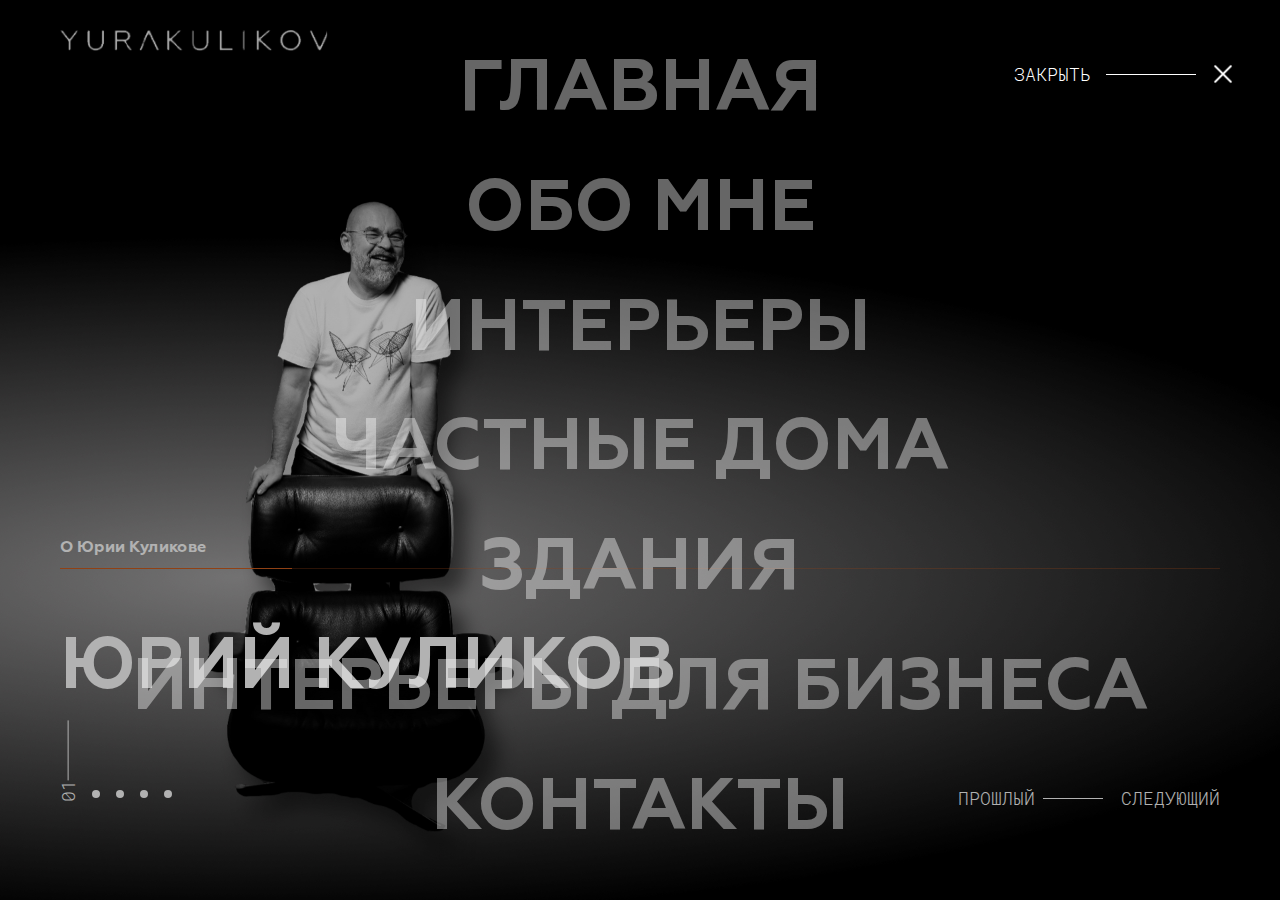
==== html/index.html @ b250531a "first commit" ====
<!DOCTYPE html>
<html>
  <body>
    <!-- head-->
    <head>
      <meta charset="UTF-8">
      <meta name="viewport" content="width=device-width, initial-scale=1.0">
      <link href="../css/style.css" type="text/css" rel="stylesheet">
      <link href="../css/response.css" type="text/css" rel="stylesheet">
      <link href="../css/owl.carousel.css" type="text/css" rel="stylesheet">
      <script src="../js/jquery-3.3.1.min.js"></script>
      <script src="../js/slider.js"></script>
      <script src="../js/jquery.mask.js"></script>
      <script src="../js/owl.carousel.js"></script>
      <script src="../js/control-style.js"></script>
      <script src="../js/common.js"></script>
    </head>
    <!-- head-->
    <!-- header-->
    <header>
      <div class="main-grid">
        <div class="logo"><a href="./index.html"><img src="../images/logo.png"></a></div>
      </div>
    </header>
    <div class="hamburger-wrap">
      <div class="hamburger"> <span>Закрыть</span><em></em><i></i></div>
    </div>
    <!-- header-->
    <div class="popup-container">
      <nav class="hamburger-menu"><a href="#">Главная</a><a href="#">ОБО МНЕ</a><a href="#">ИНТЕРЬЕРЫ</a><a href="#">ЧАСТНЫЕ ДОМА</a><a href="#">ЗДАНИЯ</a><a href="#">ИНТЕРЬЕРЫ ДЛЯ БИЗНЕСА</a><a href="#">КОНТАКТЫ</a>
      </nav>
    </div>
    <!-- header-->
    <!-- header-->
    <div class="main-area">
      <div class="slider">
        <div class="item main-grid"><img class="back-item" src="../images/img-1.jpg">
          <div class="item-content">
            <h3> <span>О Юрии Куликове</span></h3>
            <h2>ЮРИЙ КУЛИКОВ</h2>
          </div>
        </div>
        <div class="pagination"><span class="active">
            <div class="in-element"><i>01</i><em></em></div></span><span></span><span></span><span></span><span></span></div>
        <div class="arr-wrap">
          <div class="prev">ПРОШЛЫЙ</div><i></i>
          <div class="next">СЛЕДУЮЩИЙ</div>
        </div>
      </div>
    </div>
  </body>
</html>
---- css/style.css ----
/*-----fonts-----*/
@font-face {
  font-family: "regular";
  src: url("../fonts/RobotoMono-Light.ttf");
  font-weight: normal;
  font-style: normal;
}
@font-face {
  font-family: "bold";
  src: url("../fonts/Geometria-Bold.ttf");
  font-weight: normal;
  font-style: normal;
}
@font-face {
  font-family: "light";
  src: url("../fonts/Geometria-ExtraLight.ttf");
  font-weight: normal;
  font-style: normal;
}
/*-----fonts-----*/
/*-----defaul-----*/
* {
  box-sizing: border-box;
}

body,
html {
  font-family: "regular";
  color: #000000;
  font-size: 16px;
  min-width: 320px;
  min-height: 640px;
  max-width: 1920px;
  margin: 0 auto;
  padding: 0;
  position: relative;
}

.wrapper {
  position: relative;
  overflow: hidden;
}

a {
  color: inherit;
  display: inline-block;
}
.ln,
.ln li {
  padding: 0;
  margin: 0;
  list-style: none;
}

.custom-disk li {
  padding-left: 15px;
  position: relative;
}
.custom-disk li:before {
  content: "";
  width: 4px;
  height: 4px;
  left: 0;
  top: 8px;
  position: absolute;
  display: block;
  z-index: auto;
  background: #000000;
  border-radius: 100%;
}

.vertical-align {
  display: flex;
  align-items: center;
  justify-content: center;
}

.img-cover {
  position: relative;
}

.img-cover img {
  left: 0;
  top: 0;
  width: 100%;
  height: 100%;
  object-fit: cover;
  position: absolute;
}

h1,
h2,
h3,
h4,
h5,
h6 {
  font-weight: normal;
  font-family: "bold";
  margin: 0;
  padding: 0;
  line-height: 1.1;
}

h1 {
  font-size: 72px;
}

h2 {
  font-size: 32px;
}

.main-grid {
  display: grid;
  grid-template-columns: repeat(12, 1fr);
  grid-column-gap: 30px;
  padding: 0 60px;
}

.social {
  display: inline-block;
  vertical-align: middle;
}
.social a {
  display: inline-block;
  margin: 0 5px;
}
.social a img {
  object-fit: cover;
  width: 20px;
  height: 20px;
}

/*-----defaul-----*/
/*-----btns-----*/
.btn {
  text-decoration: none;
  border: 1px solid;
  border-color: #000000;
  padding: 4px 16px 5px;
  background: none;
  font: inherit;
  display: inline-block;
  color: inherit;
  border-radius: 4px;
  cursor: pointer;
}
.btn:hover {
  background: #000000;
  color: #ffffff;
}

/*-----btns-----*/
/*-----forms-----*/
input,
textarea,
.custom-select {
  padding: 4px 15px 5px;
  border: 1px solid #000000;
  font: inherit;
  border-radius: 4px;
  resize: none;
  width: 100%;
}
input:focus,
textarea:focus,
.custom-select:focus {
  outline: 0;
  box-shadow: 0 6px 25px rgba(0, 161, 255, 0.2);
}

.file-decorate.error-input span,
.error-input {
  border-color: #f25368;
}

.checkbox.error-input {
  color: #f25368;
}

/*-file-upload-*/
.input-file {
  height: 30px;
  visibility: hidden;
}

.file-decorate {
  height: 30px;
  position: relative;
  margin-top: -30px;
  margin-bottom: 15px;
}
.file-decorate i {
  width: 15px;
  height: 15px;
  right: 0;
  top: 0;
  position: absolute;
  display: none;
  z-index: 2;
  margin: 7px;
  background-position: center;
  background-repeat: no-repeat;
  background-size: contain;
  background-image: url("../images/close-b.png");
  cursor: pointer;
}
.file-decorate.full i {
  display: block;
}

/*-file-upload-*/
/*-custom-select-*/
.custom-select {
  cursor: pointer;
  position: relative;
}
.custom-select ul {
  position: absolute;
  left: -1px;
  top: 13px;
  right: -1px;
  z-index: 1;
  padding: 14px 0 0;
  opacity: 0;
  visibility: hidden;
  border: 1px solid #000000;
  background: #ffffff;
  overflow: hidden;
  border-top: 0;
  border-radius: 0 0 4px 4px;
  margin: 0;
}
.custom-select ul li {
  padding: 2px 15px;
  cursor: pointer;
  transition: ease-out 0.5s;
}
.custom-select ul li:hover {
  background: #A5A5A5;
}
.custom-select.active {
  border-radius: 4px 4px 0 0;
  z-index: 3;
}
.custom-select.active ul {
  visibility: visible;
  opacity: 1;
}
.custom-select.active i {
  background-image: url("../images/cs-up.png");
}
.custom-select span {
  position: relative;
  z-index: 2;
}
.custom-select i {
  background-position: center;
  background-repeat: no-repeat;
  background-size: contain;
  background-image: url("../images/cs-down.png");
  width: 10px;
  height: 10px;
  right: 0;
  top: 0;
  position: absolute;
  display: block;
  z-index: 2;
  margin: 9px;
}

/*-custom-select-*/
/*-checkbox-select-*/
.checkbox {
  display: inline-block;
  position: relative;
  padding-left: 25px;
  margin-bottom: 12px;
  margin-right: 30px;
  cursor: pointer;
  -webkit-user-select: none;
          user-select: none;
}
.checkbox:hover input ~ span {
  background-color: #ccc;
}
.checkbox input {
  position: absolute;
  opacity: 0;
  cursor: pointer;
  height: 0;
  width: 0;
}
.checkbox input:checked ~ span {
  background-color: #000000;
}
.checkbox input:checked ~ span:after {
  display: block;
}
.checkbox span {
  width: 16px;
  height: 16px;
  left: 0;
  top: 2px;
  position: absolute;
  display: block;
  z-index: auto;
  background: #A5A5A5;
  border-radius: 100%;
}
.checkbox span:after {
  content: "";
  width: 8px;
  height: 8px;
  left: 4px;
  top: 4px;
  position: absolute;
  display: none;
  z-index: auto;
  background: #ffffff;
  border-radius: 100%;
}

/*-checkbox-select-*/
/*-----forms-----*/
/*-----header-----*/
header {
  width: 100%;
  height: auto;
  left: 0;
  top: 0;
  position: absolute;
  display: block;
  z-index: auto;
  z-index: 2;
  color: #ffffff;
  padding: 30px 0 0;
}

.stub {
  height: 100px;
  outline: 1px solid blue;
}

.logo {
  grid-column: span 3;
}
.logo img {
  width: 100%;
}

.ico {
  display: inline-block;
  vertical-align: middle;
}

nav {
  grid-column: 2/span 6;
}
nav ul {
  display: flex;
  justify-content: space-between;
}
nav ul,
nav li {
  padding: 0;
  margin: 0;
  list-style: none;
}
nav li {
  display: inline-block;
}
nav li a {
  text-decoration: none;
}
nav li a:hover {
  text-decoration: underline;
}

/*-----header-----*/
/*-----hamburger-menu-----*/
.hamburger-wrap {
  width: auto;
  height: auto;
  right: 30px;
  top: 60px;
  position: absolute;
  display: block;
  z-index: 4;
  grid-column: 10/span 3;
  text-align: right;
  color: #ffffff;
}

.hamburger {
  text-transform: uppercase;
  font-size: 18px;
  cursor: pointer;
}
.hamburger em {
  display: inline-block;
  width: 90px;
  height: 1px;
  background: #ffffff;
  margin-left: 15px;
}
.hamburger i {
  width: 24px;
  height: 24px;
  display: inline-block;
  background-position: center;
  background-repeat: no-repeat;
  background-size: cover;
  background-image: url("../images/plus-white.png");
  margin: 0 15px;
  transform: rotate(45deg);
}
.hamburger em,
.hamburger span,
.hamburger i {
  vertical-align: middle;
}

.popup-container {
  width: 100%;
  height: 100%;
  left: 0;
  top: 0;
  position: absolute;
  display: flex;
  z-index: 3;
  background: rgba(0, 0, 0, 0.3);
}

.hamburger-menu {
  color: #ffffff;
  height: 90%;
  margin: auto;
  display: flex;
  flex-direction: column;
  justify-content: space-between;
}
.hamburger-menu a {
  display: block;
  text-align: center;
  text-decoration: none;
  text-transform: uppercase;
  font-family: "bold";
  font-size: 72px;
  opacity: 0.4;
  transition: ease-out 0.25s;
}
.hamburger-menu a.active, .hamburger-menu a:hover {
  opacity: 1;
}

/*-----hamburger-menu-----*/
/*-----footer-----*/
footer {
  background: #A5A5A5;
  display: flex;
  justify-content: space-between;
  padding: 0 30px 15px;
}
footer a {
  text-decoration: none;
}

/*-----footer-----*/
/*-----slider-owl-----*/
.slider-owl {
  height: 300px;
  background: #A5A5A5;
}

.owl-prev,
.owl-next {
  width: 40px;
  height: 40px;
  left: auto;
  top: 50%;
  position: absolute;
  display: block;
  z-index: auto;
  margin: -20px 30px 0;
  font-size: 0;
}

.owl-prev {
  left: 0;
  background-position: center;
  background-repeat: no-repeat;
  background-size: contain;
  background-image: url("../images/arr-prev.png");
}

.owl-next {
  right: 0;
  background-position: center;
  background-repeat: no-repeat;
  background-size: contain;
  background-image: url("../images/arr-next.png");
}

.owl-dots {
  width: 100%;
  height: auto;
  left: auto;
  bottom: 30px;
  position: absolute;
  display: block;
  z-index: auto;
}
.owl-dots .owl-dot {
  width: 10px;
  height: 10px;
  display: inline-block;
  border-radius: 100%;
  border: 1px solid #000000;
  margin: 10px;
  cursor: pointer;
}
.owl-dots .owl-dot:hover, .owl-dots .owl-dot.active {
  background: #000000;
}

/*-----slider-owl-----*/
/*-----slider-class-----*/
.slider-class {
  height: 300px;
  position: relative;
  background: #EFEFEF;
}
.slider-class .item {
  width: 100%;
  height: 100%;
  left: 0;
  top: 0;
  position: absolute;
  display: block;
  z-index: auto;
  transition: ease-out 0.5s;
  overflow: hidden;
}
.slider-class .item.active {
  width: 100%;
  transition-duration: 0s;
}
.slider-class .item.active img {
  z-index: 2;
}
.slider-class .item.active-prev {
  width: 0%;
}
.slider-class .item.active-prev img {
  z-index: 3;
}
.slider-class .item img {
  width: 100%;
  height: 100%;
  left: 0;
  top: 0;
  position: absolute;
  display: block;
  z-index: 1;
  object-fit: cover;
}
.slider-class.move-right .item {
  left: auto;
  right: 0;
}
.slider-class.move-right .item img {
  left: auto;
  right: 0;
}
.slider-class .arr-prev,
.slider-class .arr-next {
  width: 40px;
  height: 40px;
  left: auto;
  top: 50%;
  position: absolute;
  display: block;
  z-index: 4;
  margin: -20px 30px 0;
  font-size: 0;
  cursor: pointer;
}
.slider-class .arr-prev {
  left: 0;
  background-position: center;
  background-repeat: no-repeat;
  background-size: contain;
  background-image: url("../images/arr-prev.png");
}
.slider-class .arr-next {
  right: 0;
  background-position: center;
  background-repeat: no-repeat;
  background-size: contain;
  background-image: url("../images/arr-next.png");
}

/*-----slider-class-----*/
/*-----map-----*/
.map-container {
  position: relative;
  height: 400px;
  background: #A5A5A5;
}

.contacts-address {
  display: none;
}

#map {
  width: 100%;
  height: 100%;
  left: 0;
  top: 0;
  position: absolute;
  display: block;
  z-index: auto;
}

/*-----map-----*/
/*-----main-page-----*/
.main-area {
  position: relative;
  width: 100%;
  min-height: 100vh;
}

.slider {
  width: 100%;
  height: 100%;
  left: 0;
  top: 0;
  position: absolute;
  display: block;
  z-index: auto;
  color: #ffffff;
}
.slider .item {
  grid-template-rows: repeat(5, 1fr);
  height: 100%;
}
.slider .item-content {
  grid-column: span 12;
  grid-row: 4/span 1;
  position: relative;
  z-index: 1;
}
.slider .item-content h2,
.slider .item-content h3 {
  margin: 0;
}
.slider .item-content h2 {
  font-size: 72px;
  text-transform: uppercase;
}
.slider .item-content h3 {
  font-size: 16px;
  border-bottom: 1px solid rgba(207, 93, 30, 0.3);
  margin-bottom: 60px;
}
.slider .item-content h3 span {
  display: inline-block;
  padding-bottom: 10px;
  border-bottom: 1px solid #cf5d1e;
  margin-bottom: -1px;
  width: 20%;
}
.slider img {
  object-fit: cover;
  width: 100%;
  height: 100%;
  left: 0;
  top: 0;
  position: absolute;
  display: block;
  z-index: auto;
}

.arr-wrap {
  width: 50%;
  height: auto;
  right: 60px;
  bottom: 90px;
  position: absolute;
  display: block;
  z-index: auto;
  text-align: right;
}
.arr-wrap .prev,
.arr-wrap .next,
.arr-wrap i {
  display: inline-block;
  vertical-align: middle;
  font-size: 18px;
  text-transform: uppercase;
  cursor: pointer;
}
.arr-wrap i {
  display: inline-block;
  width: 60px;
  height: 1px;
  background: #ffffff;
  margin: 0 8px;
}

.pagination {
  width: 50%;
  height: auto;
  left: 60px;
  bottom: 90px;
  position: absolute;
  display: block;
  z-index: auto;
}
.pagination span {
  display: inline-block;
  width: 8px;
  height: 8px;
  background: #ffffff;
  border-radius: 100%;
  margin: 8px;
  position: relative;
}
.pagination span .in-element {
  position: absolute;
  width: 100px;
  transform: rotate(-90deg);
  transform-origin: left;
  opacity: 0;
}
.pagination span i,
.pagination span em {
  vertical-align: middle;
}
.pagination span i {
  font-style: normal;
  font-size: 18px;
}
.pagination span em {
  display: inline-block;
  width: 60px;
  height: 1px;
  background: #ffffff;
}
.pagination span.active {
  background: rgba(207, 93, 30, 0);
}
.pagination span.active .in-element {
  opacity: 1;
}

/*-----main-page-----*/
/*--------------------main-page-----*/
---- css/response.css ----
/*-----1620-----*/
/*-----1620-----*/
/*-----1440-----*/
/*-----1440-----*/
/*-----1280-----*/
/*-----1280-----*/
/*-----1024-----*/
/*-----1024-----*/
/*-----998-----*/
/*-----998-----*/
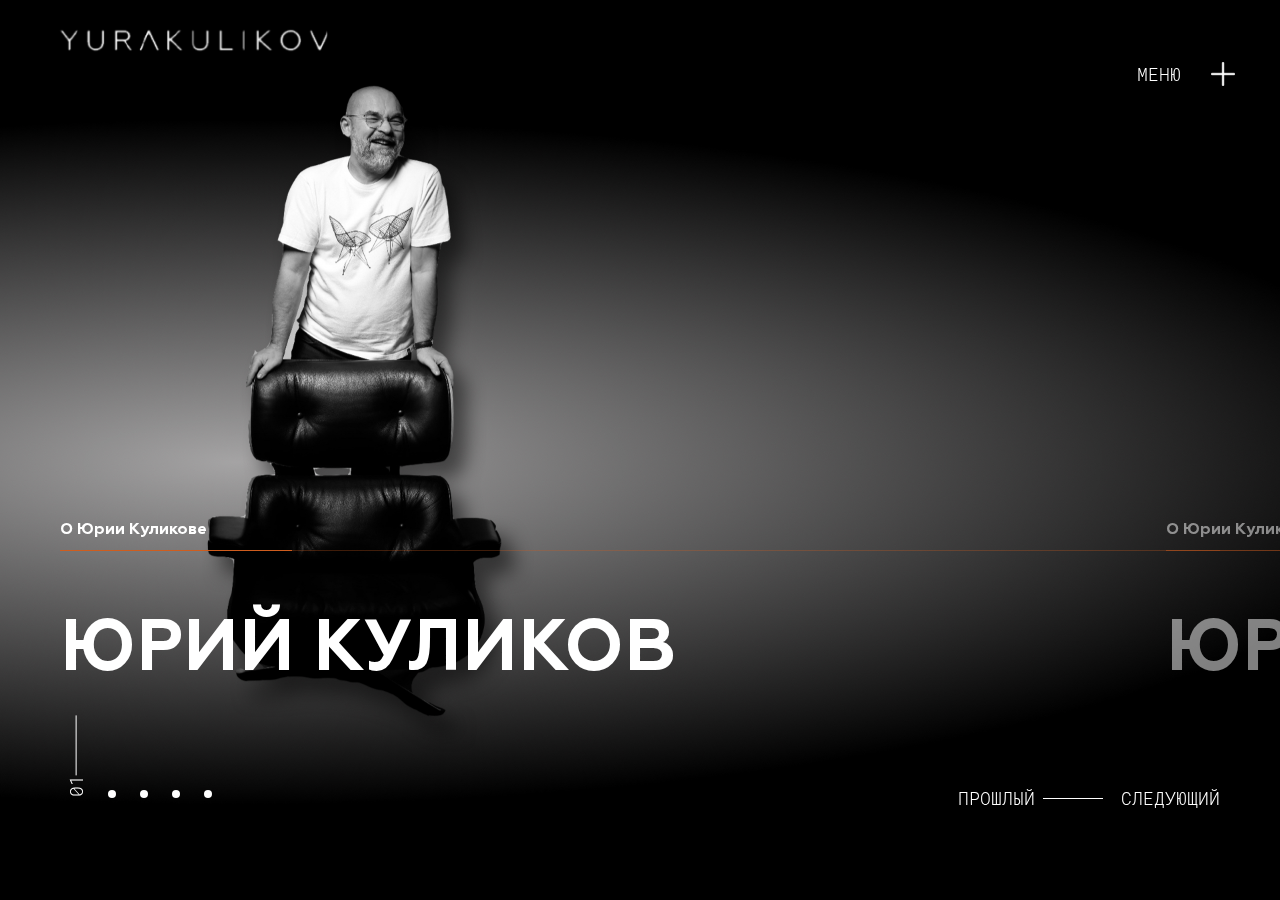
==== commit b2fbd85c: "save-2" ====
--- a/html/index.html
+++ b/html/index.html
@@ -9,7 +9,6 @@
       <link href="../css/response.css" type="text/css" rel="stylesheet">
       <link href="../css/owl.carousel.css" type="text/css" rel="stylesheet">
       <script src="../js/jquery-3.3.1.min.js"></script>
-      <script src="../js/slider.js"></script>
       <script src="../js/jquery.mask.js"></script>
       <script src="../js/owl.carousel.js"></script>
       <script src="../js/control-style.js"></script>
@@ -22,31 +21,65 @@
         <div class="logo"><a href="./index.html"><img src="../images/logo.png"></a></div>
       </div>
     </header>
+    <!-- header-->
     <div class="hamburger-wrap">
-      <div class="hamburger"> <span>Закрыть</span><em></em><i></i></div>
+      <div class="hamburger element-btn" data-showEl="0"><span>Меню</span><em></em><i></i></div>
     </div>
-    <!-- header-->
-    <div class="popup-container">
+    <div class="hamburger-container element-show" data-showEl="0">
+      <div class="hamburger-img"><img class="menu-img" src="../images/0.jpg"><img class="menu-img" src="../images/1.jpg"><img class="menu-img" src="../images/2.jpg"><img class="menu-img" src="../images/3.jpg"><img class="menu-img" src="../images/4.jpg"><img class="menu-img" src="../images/5.jpg">
+      </div>
       <nav class="hamburger-menu"><a href="#">Главная</a><a href="#">ОБО МНЕ</a><a href="#">ИНТЕРЬЕРЫ</a><a href="#">ЧАСТНЫЕ ДОМА</a><a href="#">ЗДАНИЯ</a><a href="#">ИНТЕРЬЕРЫ ДЛЯ БИЗНЕСА</a><a href="#">КОНТАКТЫ</a>
       </nav>
     </div>
     <!-- header-->
     <!-- header-->
     <div class="main-area">
-      <div class="slider">
-        <div class="item main-grid"><img class="back-item" src="../images/img-1.jpg">
-          <div class="item-content">
-            <h3> <span>О Юрии Куликове</span></h3>
-            <h2>ЮРИЙ КУЛИКОВ</h2>
+      <!-- slider-->
+      <div class="slider element-show" data-showEl="0">
+        <div class="slider-owl owl-carousel">
+          <div class="item"><img class="back-item" src="../images/slide-1.jpg">
+            <div class="item-content">
+              <h3> <span>О Юрии Куликове</span></h3>
+              <h2>ЮРИЙ КУЛИКОВ</h2>
+            </div>
+          </div>
+          <div class="item"><img class="back-item" src="../images/slide-2.jpg">
+            <div class="item-content">
+              <h3> <span>О Юрии Куликове</span></h3>
+              <h2>ЮРИЙ КУЛИКОВ</h2>
+            </div>
+          </div>
+          <div class="item"><img class="back-item" src="../images/slide-3.jpg">
+            <div class="item-content">
+              <h3> <span>О Юрии Куликове</span></h3>
+              <h2>ЮРИЙ КУЛИКОВ</h2>
+            </div>
+          </div>
+          <div class="item"><img class="back-item" src="../images/slide-4.jpg">
+            <div class="item-content">
+              <h3> <span>О Юрии Куликове</span></h3>
+              <h2>ЮРИЙ КУЛИКОВ</h2>
+            </div>
+          </div>
+          <div class="item"><img class="back-item" src="../images/slide-5.jpg">
+            <div class="item-content">
+              <h3> <span>О Юрии Куликове</span></h3>
+              <h2>ЮРИЙ КУЛИКОВ</h2>
+            </div>
           </div>
         </div>
-        <div class="pagination"><span class="active">
-            <div class="in-element"><i>01</i><em></em></div></span><span></span><span></span><span></span><span></span></div>
+        <div class="pagination">
+          <div class="move-element">
+            <div class="in-element"><i>
+                 01</i><em></em></div>
+          </div>
+        </div>
         <div class="arr-wrap">
-          <div class="prev">ПРОШЛЫЙ</div><i></i>
-          <div class="next">СЛЕДУЮЩИЙ</div>
+          <div class="prev arr-prev">ПРОШЛЫЙ</div><i></i>
+          <div class="next arr-next">СЛЕДУЮЩИЙ</div>
         </div>
       </div>
+      <!-- slider-->
     </div>
   </body>
 </html>--- a/css/style.css
+++ b/css/style.css
@@ -398,10 +398,11 @@
 }
 .hamburger em {
   display: inline-block;
-  width: 90px;
+  width: 0px;
   height: 1px;
   background: #ffffff;
   margin-left: 15px;
+  transition: ease-out 0.25s;
 }
 .hamburger i {
   width: 24px;
@@ -412,23 +413,37 @@
   background-size: cover;
   background-image: url("../images/plus-white.png");
   margin: 0 15px;
-  transform: rotate(45deg);
+  transition: ease-out 0.25s;
 }
 .hamburger em,
 .hamburger span,
 .hamburger i {
   vertical-align: middle;
 }
-
-.popup-container {
+.hamburger.active em {
+  width: 90px;
+}
+.hamburger.active i {
+  transform: rotate(45deg);
+}
+
+.hamburger-container {
   width: 100%;
   height: 100%;
   left: 0;
   top: 0;
   position: absolute;
   display: flex;
+  z-index: 0;
+  background: #000000;
+  transition: ease-out 0.5s;
+  opacity: 0;
+  visibility: hidden;
+}
+.hamburger-container.show {
+  opacity: 1;
+  visibility: visible;
   z-index: 3;
-  background: rgba(0, 0, 0, 0.3);
 }
 
 .hamburger-menu {
@@ -438,6 +453,8 @@
   display: flex;
   flex-direction: column;
   justify-content: space-between;
+  position: relative;
+  z-index: 2;
 }
 .hamburger-menu a {
   display: block;
@@ -453,6 +470,24 @@
   opacity: 1;
 }
 
+.menu-img {
+  width: 100%;
+  height: 100%;
+  left: 0;
+  top: 0;
+  position: absolute;
+  display: block;
+  z-index: auto;
+  object-fit: cover;
+  visibility: hidden;
+  opacity: 0;
+  transition: ease-out 0.25s;
+}
+.menu-img.active {
+  visibility: visible;
+  opacity: 0.6;
+}
+
 /*-----hamburger-menu-----*/
 /*-----footer-----*/
 footer {
@@ -525,12 +560,7 @@
 
 /*-----slider-owl-----*/
 /*-----slider-class-----*/
-.slider-class {
-  height: 300px;
-  position: relative;
-  background: #EFEFEF;
-}
-.slider-class .item {
+.slider {
   width: 100%;
   height: 100%;
   left: 0;
@@ -538,117 +568,79 @@
   position: absolute;
   display: block;
   z-index: auto;
+  color: #ffffff;
+  overflow: hidden;
   transition: ease-out 0.5s;
-  overflow: hidden;
-}
-.slider-class .item.active {
-  width: 100%;
+  opacity: 1;
+  visibility: visible;
+}
+.slider .slider-owl {
+  width: 100%;
+  height: 100%;
+  left: 0;
+  top: 0;
+  position: absolute;
+  display: block;
+  z-index: auto;
+}
+.slider.show {
+  opacity: 0;
+  visibility: hidden;
+}
+.slider .item {
+  grid-template-rows: repeat(5, 1fr);
+  position: absolute;
+  left: 0%;
+  top: 0;
+  width: 100%;
+  height: 100%;
+  z-index: 1;
+  transition: linear 1s;
   transition-duration: 0s;
 }
-.slider-class .item.active img {
-  z-index: 2;
-}
-.slider-class .item.active-prev {
-  width: 0%;
-}
-.slider-class .item.active-prev img {
-  z-index: 3;
-}
-.slider-class .item img {
+.slider .item img {
+  position: absolute;
   width: 100%;
   height: 100%;
   left: 0;
   top: 0;
-  position: absolute;
-  display: block;
   z-index: 1;
   object-fit: cover;
 }
-.slider-class.move-right .item {
-  left: auto;
-  right: 0;
-}
-.slider-class.move-right .item img {
-  left: auto;
-  right: 0;
-}
-.slider-class .arr-prev,
-.slider-class .arr-next {
-  width: 40px;
-  height: 40px;
-  left: auto;
-  top: 50%;
-  position: absolute;
-  display: block;
-  z-index: 4;
-  margin: -20px 30px 0;
-  font-size: 0;
-  cursor: pointer;
-}
-.slider-class .arr-prev {
-  left: 0;
-  background-position: center;
-  background-repeat: no-repeat;
-  background-size: contain;
-  background-image: url("../images/arr-prev.png");
-}
-.slider-class .arr-next {
-  right: 0;
-  background-position: center;
-  background-repeat: no-repeat;
-  background-size: contain;
-  background-image: url("../images/arr-next.png");
-}
-
-/*-----slider-class-----*/
-/*-----map-----*/
-.map-container {
-  position: relative;
-  height: 400px;
-  background: #A5A5A5;
-}
-
-.contacts-address {
-  display: none;
-}
-
-#map {
-  width: 100%;
-  height: 100%;
-  left: 0;
-  top: 0;
-  position: absolute;
-  display: block;
-  z-index: auto;
-}
-
-/*-----map-----*/
-/*-----main-page-----*/
-.main-area {
-  position: relative;
-  width: 100%;
-  min-height: 100vh;
-}
-
-.slider {
-  width: 100%;
-  height: 100%;
-  left: 0;
-  top: 0;
-  position: absolute;
-  display: block;
-  z-index: auto;
-  color: #ffffff;
-}
-.slider .item {
-  grid-template-rows: repeat(5, 1fr);
-  height: 100%;
+.slider .item.active {
+  left: 0;
+  transition-duration: 1s;
+}
+.slider .item.active img {
+  z-index: 2;
+}
+.slider .item.active-prev {
+  left: -100%;
+}
+.slider .item.active-prev img {
+  z-index: 3;
+}
+.slider .item.active-next {
+  left: 100%;
+}
+.slider .item.active-next t img {
+  z-index: 3;
+}
+.slider .item.speed {
+  transition-duration: 1s;
 }
 .slider .item-content {
   grid-column: span 12;
-  grid-row: 4/span 1;
-  position: relative;
-  z-index: 1;
+  transform: translateX(0%);
+  transition: ease-out 0.75s;
+  transition-delay: 0.25s;
+  width: calc(100% - 120px);
+  height: auto;
+  left: 60px;
+  bottom: 210px;
+  position: absolute;
+  display: block;
+  z-index: 3;
 }
 .slider .item-content h2,
 .slider .item-content h3 {
@@ -669,16 +661,6 @@
   border-bottom: 1px solid #cf5d1e;
   margin-bottom: -1px;
   width: 20%;
-}
-.slider img {
-  object-fit: cover;
-  width: 100%;
-  height: 100%;
-  left: 0;
-  top: 0;
-  position: absolute;
-  display: block;
-  z-index: auto;
 }
 
 .arr-wrap {
@@ -688,7 +670,7 @@
   bottom: 90px;
   position: absolute;
   display: block;
-  z-index: auto;
+  z-index: 3;
   text-align: right;
 }
 .arr-wrap .prev,
@@ -709,49 +691,100 @@
 }
 
 .pagination {
-  width: 50%;
+  width: auto;
   height: auto;
   left: 60px;
   bottom: 90px;
   position: absolute;
   display: block;
-  z-index: auto;
+  z-index: 3;
 }
 .pagination span {
   display: inline-block;
-  width: 8px;
-  height: 8px;
+  width: 32px;
+  height: 32px;
+  position: relative;
+  cursor: pointer;
+}
+.pagination span:before {
+  content: "";
+  width: 25%;
+  height: 25%;
+  border-radius: 100%;
+  margin: 50%;
   background: #ffffff;
-  border-radius: 100%;
-  margin: 8px;
-  position: relative;
-}
-.pagination span .in-element {
+  position: absolute;
+  transition: ease-out 0.25s;
+}
+.pagination span.active {
+  background: rgba(207, 93, 30, 0);
+}
+.pagination span.active:before {
+  background: none;
+}
+
+.move-element {
+  position: absolute;
+  left: 0;
+  bottom: 25px;
+  transition: ease-out 0.25s;
+}
+.move-element .in-element {
   position: absolute;
   width: 100px;
+  left: 16px;
   transform: rotate(-90deg);
   transform-origin: left;
-  opacity: 0;
-}
-.pagination span i,
-.pagination span em {
+}
+.move-element i,
+.move-element em {
   vertical-align: middle;
 }
-.pagination span i {
+.move-element i {
   font-style: normal;
   font-size: 18px;
 }
-.pagination span em {
+.move-element em {
   display: inline-block;
   width: 60px;
   height: 1px;
   background: #ffffff;
 }
-.pagination span.active {
-  background: rgba(207, 93, 30, 0);
-}
-.pagination span.active .in-element {
-  opacity: 1;
+
+.owl-item.next-el .item-content {
+  transform: translateX(-15%);
+  opacity: 0.5;
+}
+
+/*-----slider-class-----*/
+/*-----map-----*/
+.map-container {
+  position: relative;
+  height: 400px;
+  background: #A5A5A5;
+}
+
+.contacts-address {
+  display: none;
+}
+
+#map {
+  width: 100%;
+  height: 100%;
+  left: 0;
+  top: 0;
+  position: absolute;
+  display: block;
+  z-index: auto;
+}
+
+/*-----map-----*/
+/*-----main-page-----*/
+.main-area {
+  position: relative;
+  width: 100%;
+  min-height: 100vh;
+  background: #000000;
 }
 
 /*-----main-page-----*/
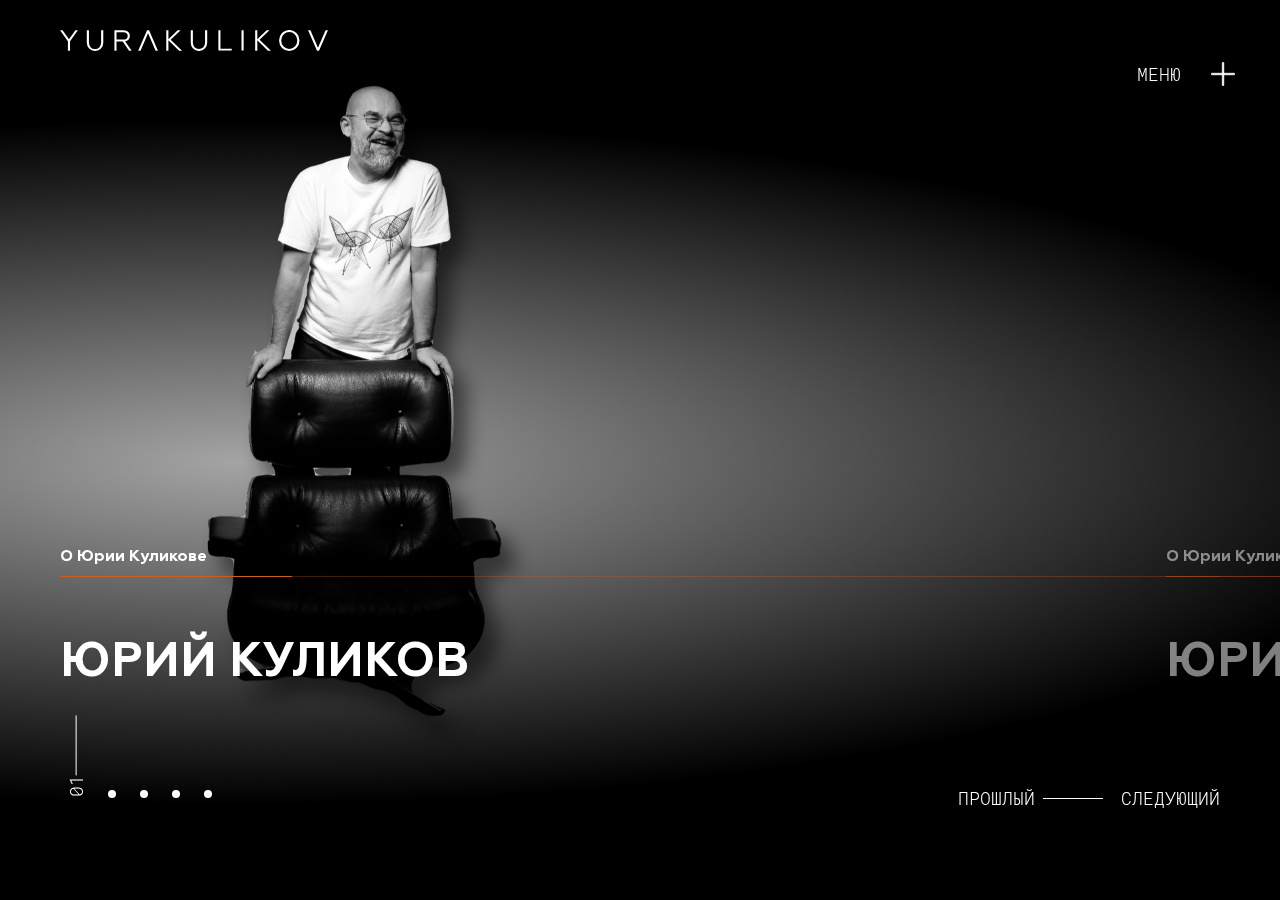
==== commit ad87f584: "save-5" ====
--- a/html/index.html
+++ b/html/index.html
@@ -5,9 +5,9 @@
     <head>
       <meta charset="UTF-8">
       <meta name="viewport" content="width=device-width, initial-scale=1.0">
+      <link href="../css/owl.carousel.css" type="text/css" rel="stylesheet">
       <link href="../css/style.css" type="text/css" rel="stylesheet">
       <link href="../css/response.css" type="text/css" rel="stylesheet">
-      <link href="../css/owl.carousel.css" type="text/css" rel="stylesheet">
       <script src="../js/jquery-3.3.1.min.js"></script>
       <script src="../js/jquery.mask.js"></script>
       <script src="../js/owl.carousel.js"></script>
@@ -18,7 +18,7 @@
     <!-- header-->
     <header>
       <div class="main-grid">
-        <div class="logo"><a href="./index.html"><img src="../images/logo.png"></a></div>
+        <div class="logo"><a href="./index.html"><img src="../images/logo.svg"></a></div>
       </div>
     </header>
     <!-- header-->
@@ -34,37 +34,36 @@
     <!-- header-->
     <!-- header-->
     <div class="main-area">
-      <!-- slider-->
       <div class="slider element-show" data-showEl="0">
         <div class="slider-owl owl-carousel">
           <div class="item"><img class="back-item" src="../images/slide-1.jpg">
             <div class="item-content">
               <h3> <span>О Юрии Куликове</span></h3>
-              <h2>ЮРИЙ КУЛИКОВ</h2>
+              <h2> <span>ЮРИЙ КУЛИКОВ</span></h2>
             </div>
           </div>
           <div class="item"><img class="back-item" src="../images/slide-2.jpg">
             <div class="item-content">
               <h3> <span>О Юрии Куликове</span></h3>
-              <h2>ЮРИЙ КУЛИКОВ</h2>
+              <h2> <span>ЮРИЙ КУЛИКОВ</span></h2>
             </div>
           </div>
           <div class="item"><img class="back-item" src="../images/slide-3.jpg">
             <div class="item-content">
               <h3> <span>О Юрии Куликове</span></h3>
-              <h2>ЮРИЙ КУЛИКОВ</h2>
+              <h2> <span>ЮРИЙ КУЛИКОВ</span></h2>
             </div>
           </div>
           <div class="item"><img class="back-item" src="../images/slide-4.jpg">
             <div class="item-content">
               <h3> <span>О Юрии Куликове</span></h3>
-              <h2>ЮРИЙ КУЛИКОВ</h2>
+              <h2> <span>ЮРИЙ КУЛИКОВ</span></h2>
             </div>
           </div>
           <div class="item"><img class="back-item" src="../images/slide-5.jpg">
             <div class="item-content">
               <h3> <span>О Юрии Куликове</span></h3>
-              <h2>ЮРИЙ КУЛИКОВ</h2>
+              <h2> <span>ЮРИЙ КУЛИКОВ</span></h2>
             </div>
           </div>
         </div>
@@ -79,7 +78,6 @@
           <div class="next arr-next">СЛЕДУЮЩИЙ</div>
         </div>
       </div>
-      <!-- slider-->
     </div>
   </body>
 </html>--- a/css/style.css
+++ b/css/style.css
@@ -6,6 +6,12 @@
   font-style: normal;
 }
 @font-face {
+  font-family: "medium";
+  src: url("../fonts/RobotoMono-Light.ttf");
+  font-weight: normal;
+  font-style: normal;
+}
+@font-face {
   font-family: "bold";
   src: url("../fonts/Geometria-Bold.ttf");
   font-weight: normal;
@@ -26,7 +32,7 @@
 body,
 html {
   font-family: "regular";
-  color: #000000;
+  color: #131313;
   font-size: 16px;
   min-width: 320px;
   min-height: 640px;
@@ -65,7 +71,7 @@
   position: absolute;
   display: block;
   z-index: auto;
-  background: #000000;
+  background: #131313;
   border-radius: 100%;
 }
 
@@ -102,11 +108,46 @@
 }
 
 h1 {
-  font-size: 72px;
+  font-size: 48px;
 }
 
 h2 {
   font-size: 32px;
+}
+
+h2.global {
+  font-size: 48px;
+  text-transform: uppercase;
+}
+
+.double-topic-container {
+  text-align: center;
+  height: 240px;
+  position: relative;
+}
+.double-topic-container h2.double-topic {
+  font-size: 16px;
+  text-transform: uppercase;
+  display: inline-block;
+  text-align: left;
+  transform: rotate(-90deg);
+  transform-origin: left;
+  font-family: "medium";
+  position: absolute;
+  left: 50%;
+  bottom: 0;
+}
+.double-topic-container h2.double-topic span {
+  display: block;
+  margin: 5px 0;
+}
+.double-topic-container h2.double-topic i {
+  display: inline-block;
+  width: 100%;
+  height: 1px;
+  background: #ffffff;
+  position: relative;
+  top: -6px;
 }
 
 .main-grid {
@@ -135,7 +176,7 @@
 .btn {
   text-decoration: none;
   border: 1px solid;
-  border-color: #000000;
+  border-color: #131313;
   padding: 4px 16px 5px;
   background: none;
   font: inherit;
@@ -145,7 +186,7 @@
   cursor: pointer;
 }
 .btn:hover {
-  background: #000000;
+  background: #131313;
   color: #ffffff;
 }
 
@@ -155,7 +196,7 @@
 textarea,
 .custom-select {
   padding: 4px 15px 5px;
-  border: 1px solid #000000;
+  border: 1px solid #131313;
   font: inherit;
   border-radius: 4px;
   resize: none;
@@ -223,7 +264,7 @@
   padding: 14px 0 0;
   opacity: 0;
   visibility: hidden;
-  border: 1px solid #000000;
+  border: 1px solid #131313;
   background: #ffffff;
   overflow: hidden;
   border-top: 0;
@@ -236,7 +277,7 @@
   transition: ease-out 0.5s;
 }
 .custom-select ul li:hover {
-  background: #A5A5A5;
+  background: #353535;
 }
 .custom-select.active {
   border-radius: 4px 4px 0 0;
@@ -291,7 +332,7 @@
   width: 0;
 }
 .checkbox input:checked ~ span {
-  background-color: #000000;
+  background-color: #131313;
 }
 .checkbox input:checked ~ span:after {
   display: block;
@@ -304,7 +345,7 @@
   position: absolute;
   display: block;
   z-index: auto;
-  background: #A5A5A5;
+  background: #353535;
   border-radius: 100%;
 }
 .checkbox span:after {
@@ -435,7 +476,7 @@
   position: absolute;
   display: flex;
   z-index: 0;
-  background: #000000;
+  background: #131313;
   transition: ease-out 0.5s;
   opacity: 0;
   visibility: hidden;
@@ -462,7 +503,7 @@
   text-decoration: none;
   text-transform: uppercase;
   font-family: "bold";
-  font-size: 72px;
+  font-size: 48px;
   opacity: 0.4;
   transition: ease-out 0.25s;
 }
@@ -491,7 +532,7 @@
 /*-----hamburger-menu-----*/
 /*-----footer-----*/
 footer {
-  background: #A5A5A5;
+  background: #353535;
   display: flex;
   justify-content: space-between;
   padding: 0 30px 15px;
@@ -504,19 +545,19 @@
 /*-----slider-owl-----*/
 .slider-owl {
   height: 300px;
-  background: #A5A5A5;
+  background: #353535;
 }
 
 .owl-prev,
 .owl-next {
-  width: 40px;
-  height: 40px;
+  width: 30px;
+  height: 30px;
   left: auto;
   top: 50%;
   position: absolute;
   display: block;
   z-index: auto;
-  margin: -20px 30px 0;
+  margin: 0;
   font-size: 0;
 }
 
@@ -525,7 +566,7 @@
   background-position: center;
   background-repeat: no-repeat;
   background-size: contain;
-  background-image: url("../images/arr-prev.png");
+  background-image: url("../images/nav-prev-white.png");
 }
 
 .owl-next {
@@ -533,7 +574,7 @@
   background-position: center;
   background-repeat: no-repeat;
   background-size: contain;
-  background-image: url("../images/arr-next.png");
+  background-image: url("../images/nav-next-white.png");
 }
 
 .owl-dots {
@@ -550,12 +591,12 @@
   height: 10px;
   display: inline-block;
   border-radius: 100%;
-  border: 1px solid #000000;
+  border: 1px solid #131313;
   margin: 10px;
   cursor: pointer;
 }
 .owl-dots .owl-dot:hover, .owl-dots .owl-dot.active {
-  background: #000000;
+  background: #131313;
 }
 
 /*-----slider-owl-----*/
@@ -647,8 +688,11 @@
   margin: 0;
 }
 .slider .item-content h2 {
-  font-size: 72px;
+  font-size: 48px;
   text-transform: uppercase;
+}
+.slider .item-content h2 span {
+  cursor: pointer;
 }
 .slider .item-content h3 {
   font-size: 16px;
@@ -756,12 +800,25 @@
   opacity: 0.5;
 }
 
+.back-item {
+  transition: ease-out 0.75s;
+}
+
+.next-el:hover .back-item {
+  left: -10%;
+  position: relative;
+}
+
+.owl-item.active .back-item.hover {
+  transform: scale(1.1);
+}
+
 /*-----slider-class-----*/
 /*-----map-----*/
 .map-container {
   position: relative;
   height: 400px;
-  background: #A5A5A5;
+  background: #353535;
 }
 
 .contacts-address {
@@ -784,8 +841,147 @@
   position: relative;
   width: 100%;
   min-height: 100vh;
-  background: #000000;
+  background: #131313;
 }
 
 /*-----main-page-----*/
-/*--------------------main-page-----*/+/*--------------------main-page-----*/
+/*--------------------content-page-----*/
+.content-area {
+  color: #ffffff;
+}
+
+.top-area {
+  position: relative;
+  height: 100vh;
+  display: flex;
+  background: #131313;
+}
+.top-area .ta-bg {
+  width: 100%;
+  height: 100%;
+  left: 0;
+  top: 0;
+  position: absolute;
+  display: block;
+  z-index: auto;
+  object-fit: cover;
+  opacity: 0.75;
+}
+.top-area h2 {
+  margin: auto;
+  position: relative;
+}
+
+.bottom-area {
+  background: #131313;
+  min-height: calc(100vh/2);
+  font-family: "medium";
+  font-size: 18px;
+  padding: 0 0 60px;
+}
+.bottom-area .ba-text {
+  margin: 0 0 90px;
+}
+.bottom-area .ba-text h2 {
+  margin: 0 0 30px;
+}
+.bottom-area .right-text {
+  grid-column: 7/span 4;
+}
+.bottom-area .left-text {
+  grid-column: 2/span 5;
+}
+
+.content-gallery-container {
+  position: relative;
+  overflow: hidden;
+}
+
+.content-gallery {
+  grid-column: 4/span 9;
+  position: relative;
+  padding-bottom: 90px;
+  margin: 0 0 90px;
+  /*owl nav*/
+  /*owl nav*/
+}
+.content-gallery .owl-stage-outer {
+  overflow: visible;
+}
+.content-gallery .cg-bg {
+  background: #353535;
+  width: 80%;
+  height: 90%;
+  right: 0;
+  bottom: 0;
+  position: absolute;
+  display: block;
+  z-index: auto;
+}
+.content-gallery .cg-container {
+  width: 80%;
+  height: 90%;
+  position: relative;
+}
+.content-gallery .cg-container .item {
+  padding-bottom: 70%;
+}
+.content-gallery .cg-container img {
+  position: absolute;
+  height: 100%;
+  left: 50%;
+  transform: translateX(-50%);
+}
+.content-gallery .owl-item {
+  transition: ease-out 0.5s;
+  opacity: 0;
+  visibility: hidden;
+}
+.content-gallery .owl-item.active {
+  opacity: 1;
+  visibility: visible;
+}
+.content-gallery .owl-nav {
+  width: 140px;
+  height: auto;
+  left: 50%;
+  top: 100%;
+  position: absolute;
+  display: block;
+  z-index: auto;
+  transform: translateX(-50%);
+  margin-top: 30px;
+}
+.content-gallery .cg-count {
+  position: absolute;
+  bottom: 34px;
+  left: 40%;
+  transform: translateX(-50%);
+  font-size: 18px;
+  text-align: center;
+}
+.content-gallery .cg-count * {
+  display: inline-block;
+}
+.content-gallery .cg-count .cg-current {
+  margin-right: 5px;
+}
+.content-gallery .cg-count .cg-all {
+  opacity: 0.5;
+}
+
+.masonry-container {
+  grid-column: 2/span 10;
+  column-count: 2;
+  grid-column-gap: 30px;
+  margin: 0 -15px 90px;
+}
+.masonry-container img {
+  width: 100%;
+  margin: 15px;
+}
+
+/*--------------------content-page-----*/
+/*--------------------contacts-page-----*/
+/*--------------------contacts-page-----*/